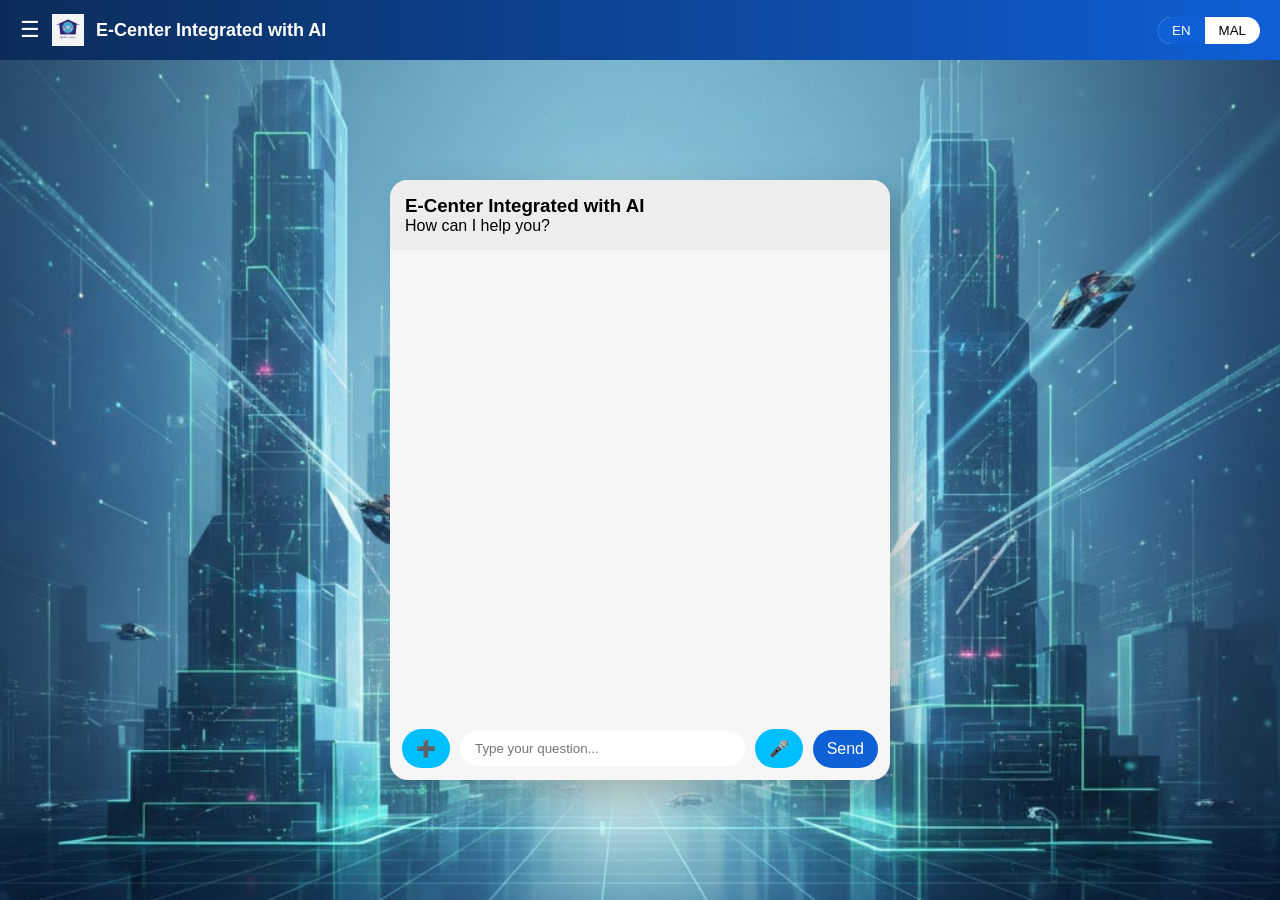
==== frontend/index.html @ b08ad45c "Django Rasa Connection implemneted" ====
<!DOCTYPE html>
<html lang="en">
<head>
    <meta charset="UTF-8">
    <title>E-Center Integrated with AI</title>
    <link rel="stylesheet" href="style.css">
</head>
<body>

<!-- HEADER -->
<header class="header">
    <div class="header-left">
        <button id="toggleBtn" class="toggle-btn">☰</button>
        <img src="logo.jpeg" class="logo" alt="Logo">
        <span class="title">E-Center Integrated with AI</span>
    </div>

    <div class="lang-toggle">
        <button class="lang active" id="enBtn">EN</button>
        <button class="lang" id="malBtn">MAL</button>
    </div>
</header>

<!-- SIDE PANEL (SEARCH HISTORY ONLY) -->
<div class="sidebar" id="sidebar">
    <h3>Search History</h3>
    <ul id="historyList">
        <li>No history yet</li>
    </ul>
</div>

<!-- MAIN CONTENT -->
<div class="main">

    <!-- CHATBOT -->
    <div class="chatbot">
        <div class="chat-header">
            <h3>E-Center Integrated with AI</h3>
            <p>How can I help you?</p>
        </div>

        <div class="chat-body" id="chatBody"></div>

        <div class="chat-input">
            <button id="uploadBtn" title="Upload Document">➕</button>
            <input type="file" id="fileInput" style="display:none;">
            <input type="text" id="userInput" placeholder="Type your question...">
            <button id="micBtn" title="Speak">🎤</button>
            <button id="sendBtn">Send</button>
        </div>
    </div>

</div>

<script src="script.js"></script>
</body>
</html>
---- frontend/style.css ----
* {
    margin: 0;
    padding: 0;
    box-sizing: border-box;
    font-family: Arial, sans-serif;
}

/* HEADER */
.header {
    height: 60px;
    background: linear-gradient(to right, #0b2c59, #0f5fd6);
    display: flex;
    justify-content: space-between;
    align-items: center;
    padding: 0 20px;
    color: white;
}

.header-left {
    display: flex;
    align-items: center;
    gap: 12px;
}

.toggle-btn {
    font-size: 22px;
    background: none;
    border: none;
    color: white;
    cursor: pointer;
}

.logo {
    width: 32px;
    height: 32px;
}

.title {
    font-size: 18px;
    font-weight: bold;
}

/* LANGUAGE TOGGLE */
.lang-toggle {
    display: flex;
    background: white;
    border-radius: 20px;
    overflow: hidden;
}

.lang {
    padding: 6px 14px;
    border: none;
    cursor: pointer;
    background: transparent;
}

.lang.active {
    background: #0f5fd6;
    color: white;
}

/* SIDEBAR */
.sidebar {
    position: fixed;
    top: 60px;
    left: -260px;
    width: 260px;
    height: 100%;
    background: #0b2c59;
    color: white;
    padding: 20px;
    transition: 0.3s ease;
    z-index: 100;
}

.sidebar.open {
    left: 0;
}

.sidebar h3 {
    margin-bottom: 15px;
}

.sidebar ul {
    list-style: none;
}

.sidebar li {
    padding: 8px 0;
    font-size: 14px;
}

/* MAIN BACKGROUND */
.main {
    height: calc(100vh - 60px);
    background: url("bg.jpg") center/cover no-repeat;
    display: flex;
    justify-content: center;
    align-items: center;
}

/* CHATBOT */
.chatbot {
    width: 500px;
    max-width: 95%;
    height: 600px;
    background: #f7f6f6;
    border-radius: 18px;
    box-shadow: 15px 15px 35px rgba(0,0,0,0.25);
    display: flex;
    flex-direction: column;
}

/* CHAT HEADER */
.chat-header {
    padding: 15px;
    background: #ededed;
    border-radius: 18px 18px 0 0;
}

/* CHAT BODY */
.chat-body {
    flex: 1;
    padding: 15px;
    overflow-y: auto;
    display: flex;
    flex-direction: column;
    gap: 10px;
}

/* CHAT BUBBLES */
.message {
    max-width: 70%;
    padding: 10px 15px;
    border-radius: 20px;
    font-size: 14px;
    line-height: 1.4;
    word-wrap: break-word;
}

.message.user {
    background: #0f5fd6;
    color: white;
    align-self: flex-end;
    border-bottom-right-radius: 0;
}

.message.bot {
    background: #e0e0e0;
    color: black;
    align-self: flex-start;
    border-bottom-left-radius: 0;
}

/* CHAT INPUT */
.chat-input {
    display: flex;
    gap: 10px;
    padding: 12px;
    align-items: center;
}

.chat-input input[type="text"] {
    flex: 1;
    padding: 10px 15px;
    border-radius: 20px;
    border: none;
    outline: none;
}

.chat-input button {
    background: #0f5fd6;
    color: white;
    border: none;
    padding: 10px 14px;
    border-radius: 20px;
    cursor: pointer;
    font-size: 16px;
    display: flex;
    align-items: center;
    justify-content: center;
}

.chat-input button#uploadBtn, .chat-input button#micBtn {
    background: #00bfff;
}
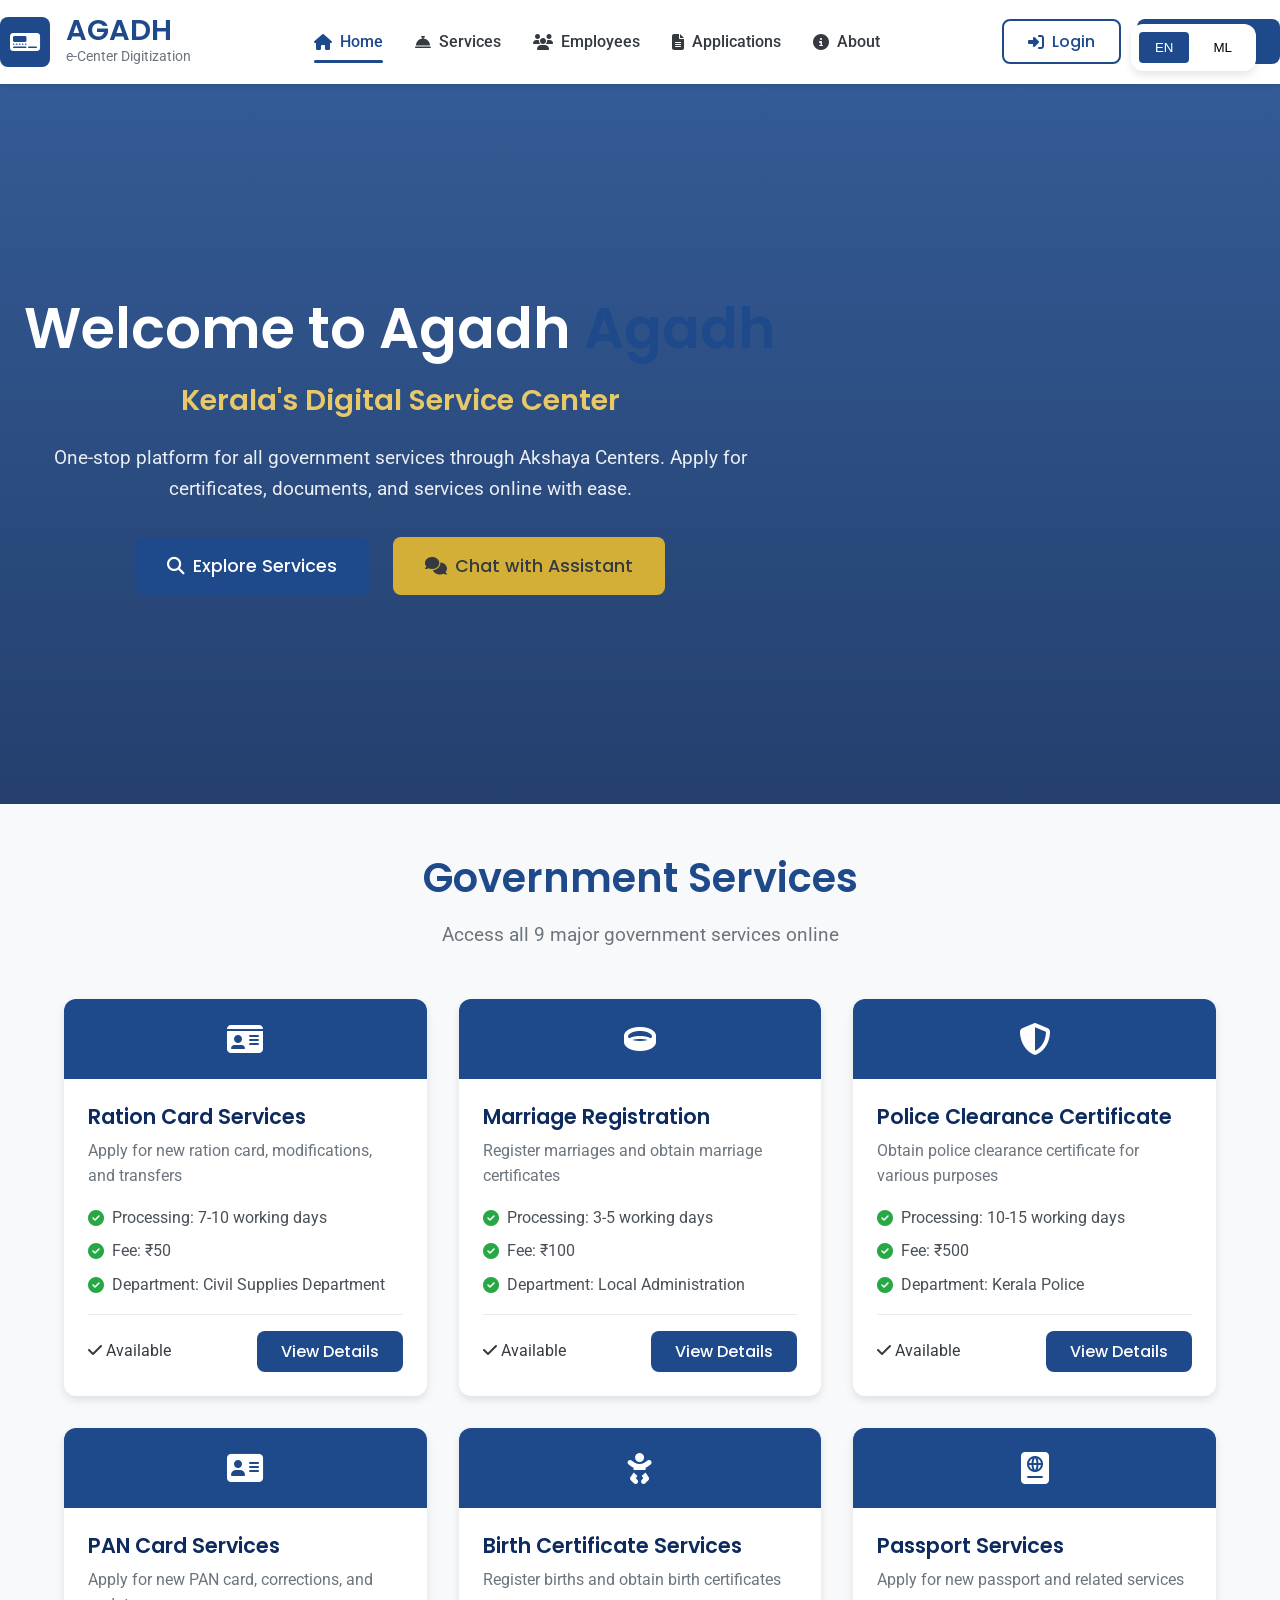
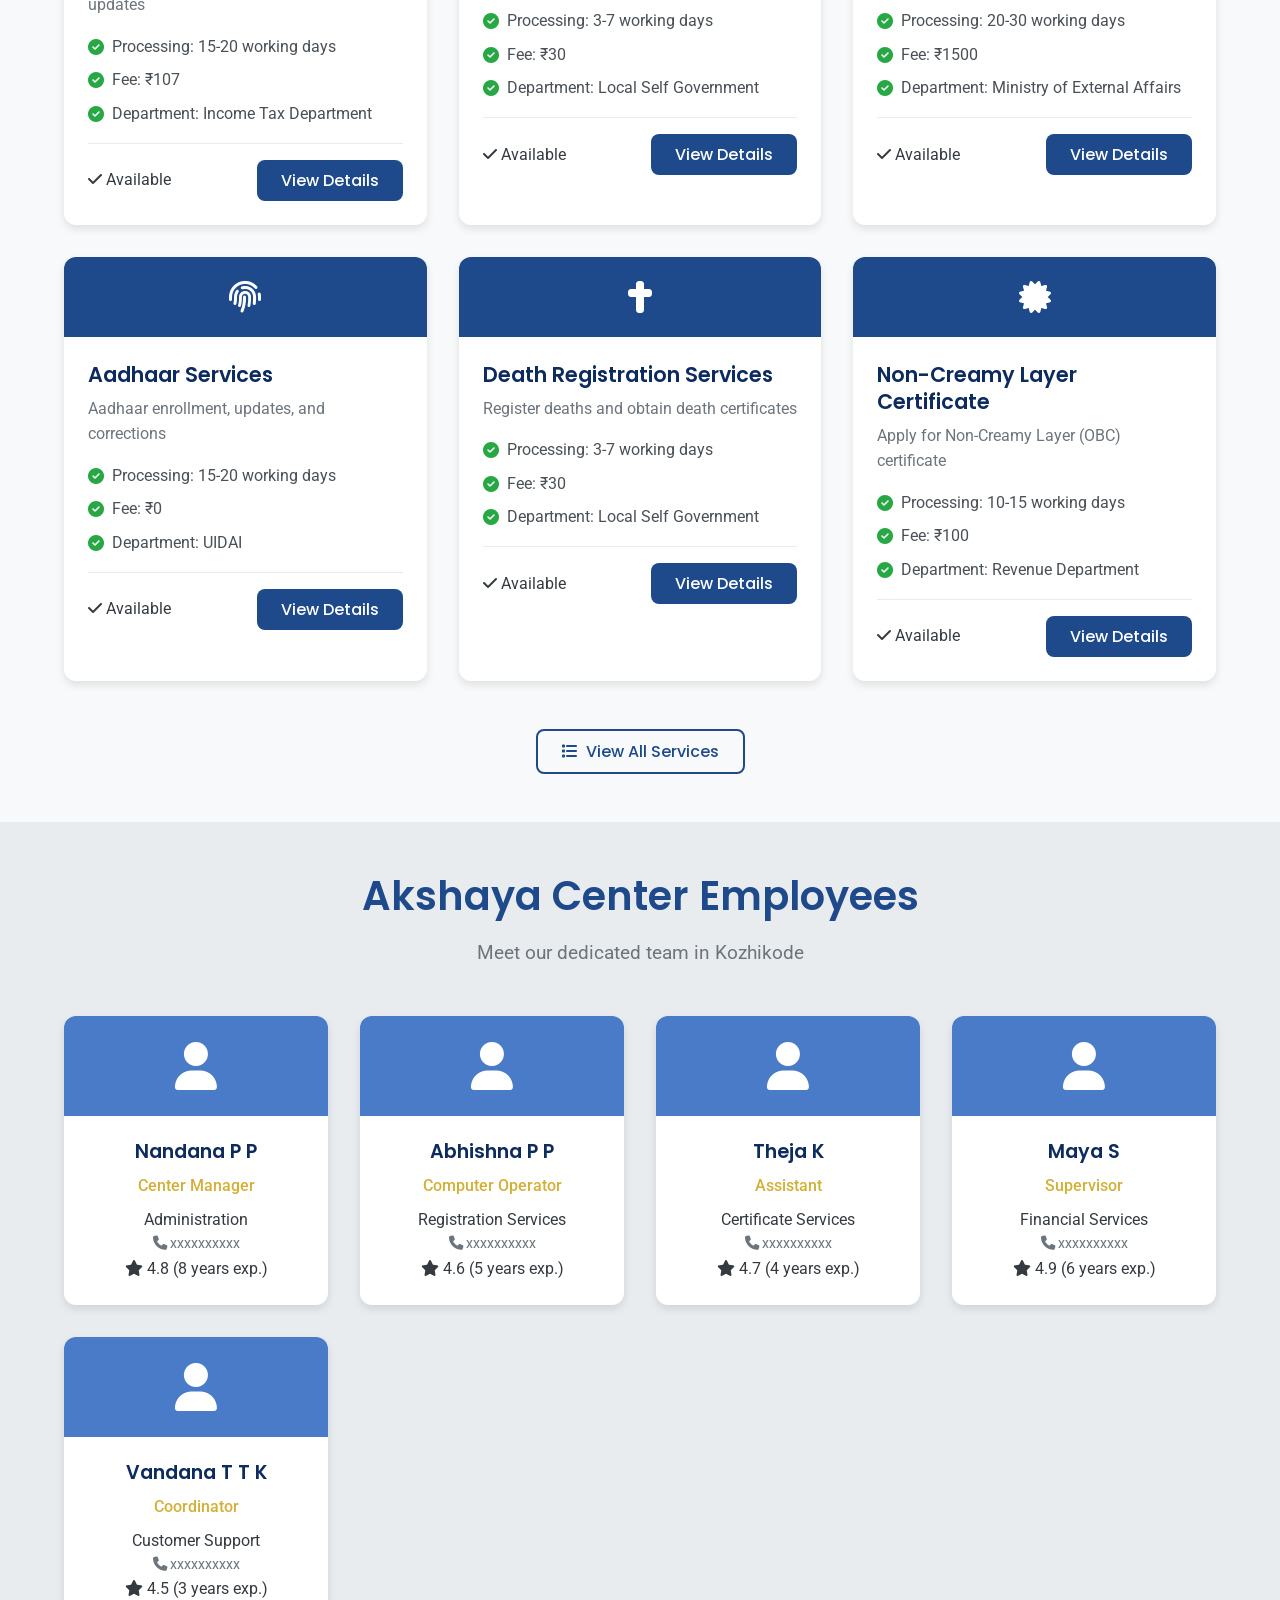
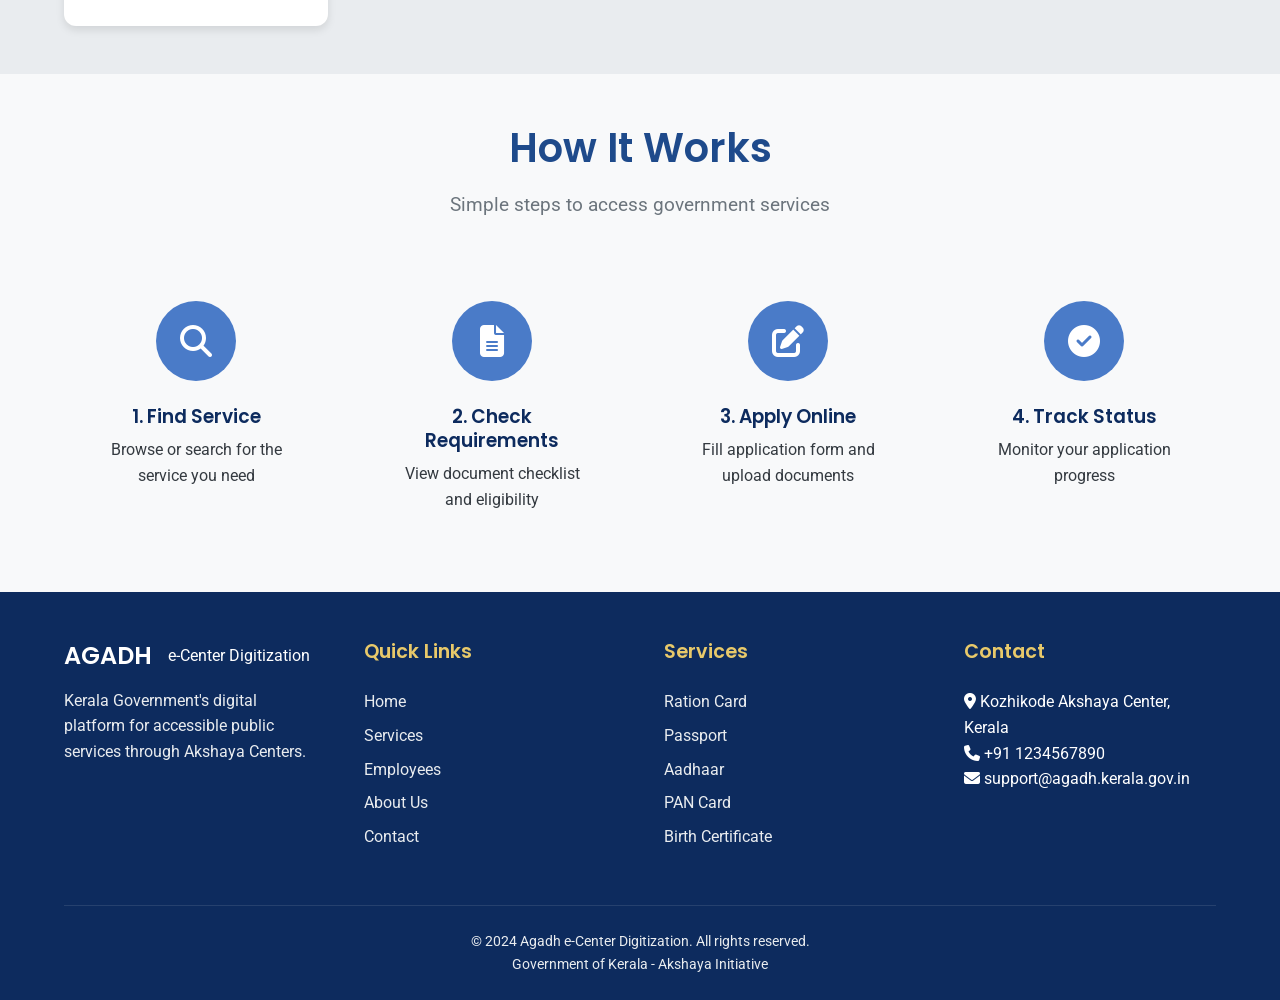
==== commit 990d1f18: "initial commit" ====
--- a/frontend/index.html
+++ b/frontend/index.html
@@ -2,56 +2,330 @@
 <html lang="en">
 <head>
     <meta charset="UTF-8">
-    <title>E-Center Integrated with AI</title>
+    <meta name="viewport" content="width=device-width, initial-scale=1.0">
+    <title>Agadh - e-Center Digitization</title>
     <link rel="stylesheet" href="style.css">
+    <link rel="stylesheet" href="https://cdnjs.cloudflare.com/ajax/libs/font-awesome/6.4.0/css/all.min.css">
+    <link href="https://fonts.googleapis.com/css2?family=Poppins:wght@300;400;500;600;700&family=Roboto:wght@300;400;500&display=swap" rel="stylesheet">
+    <link rel="stylesheet" href="https://cdnjs.cloudflare.com/ajax/libs/font-awesome/6.4.0/css/all.min.css">
 </head>
 <body>
-
-<!-- HEADER -->
-<header class="header">
-    <div class="header-left">
-        <button id="toggleBtn" class="toggle-btn">☰</button>
-        <img src="logo.jpeg" class="logo" alt="Logo">
-        <span class="title">E-Center Integrated with AI</span>
-    </div>
-
-    <div class="lang-toggle">
-        <button class="lang active" id="enBtn">EN</button>
-        <button class="lang" id="malBtn">MAL</button>
-    </div>
-</header>
-
-<!-- SIDE PANEL (SEARCH HISTORY ONLY) -->
-<div class="sidebar" id="sidebar">
-    <h3>Search History</h3>
-    <ul id="historyList">
-        <li>No history yet</li>
-    </ul>
-</div>
-
-<!-- MAIN CONTENT -->
-<div class="main">
-
-    <!-- CHATBOT -->
-    <div class="chatbot">
-        <div class="chat-header">
-            <h3>E-Center Integrated with AI</h3>
-            <p>How can I help you?</p>
-        </div>
-
-        <div class="chat-body" id="chatBody"></div>
-
-        <div class="chat-input">
-            <button id="uploadBtn" title="Upload Document">➕</button>
-            <input type="file" id="fileInput" style="display:none;">
-            <input type="text" id="userInput" placeholder="Type your question...">
-            <button id="micBtn" title="Speak">🎤</button>
-            <button id="sendBtn">Send</button>
-        </div>
-    </div>
-
-</div>
-
-<script src="script.js"></script>
+    <!-- Language Toggle -->
+    <div class="language-toggle">
+        <button class="lang-btn active" data-lang="en">EN</button>
+        <button class="lang-btn" data-lang="ml">ML</button>
+    </div>
+
+    <!-- Header -->
+    <header class="header">
+        <nav class="navbar">
+            <div class="nav-container">
+                <!-- Logo -->
+                <div class="logo">
+                    <div class="logo-icon">
+                        <i class="fas fa-digital-tachograph"></i>
+                    </div>
+                    <div class="logo-text">
+                        <h1 class="logo-title">AGADH</h1>
+                        <p class="logo-subtitle">e-Center Digitization</p>
+                    </div>
+                </div>
+
+                <!-- Navigation Menu -->
+                <ul class="nav-menu">
+                    <li><a href="#home" class="nav-link active"><i class="fas fa-home"></i> Home</a></li>
+                    <li><a href="#services" class="nav-link"><i class="fas fa-concierge-bell"></i> Services</a></li>
+                    <li><a href="#employees" class="nav-link"><i class="fas fa-users"></i> Employees</a></li>
+                    <li><a href="#applications" class="nav-link"><i class="fas fa-file-alt"></i> Applications</a></li>
+                    <li><a href="#about" class="nav-link"><i class="fas fa-info-circle"></i> About</a></li>
+                </ul>
+
+                <!-- User Actions -->
+                <div class="user-actions">
+                    <button class="btn btn-outline" id="loginBtn">
+                        <i class="fas fa-sign-in-alt"></i> Login
+                    </button>
+                    <button class="btn btn-primary" id="registerBtn">
+                        <i class="fas fa-user-plus"></i> Register
+                    </button>
+                </div>
+
+                <!-- Mobile Menu Toggle -->
+                <button class="menu-toggle" id="menuToggle">
+                    <i class="fas fa-bars"></i>
+                </button>
+            </div>
+        </nav>
+    </header>
+
+    <!-- Hero Section -->
+    <section class="hero" id="home">
+        <div class="hero-overlay">
+            <div class="hero-content">
+                <h1 class="hero-title">Welcome to <span class="highlight">Agadh</span></h1>
+                <h2 class="hero-subtitle">Kerala's Digital Service Center</h2>
+                <p class="hero-description">
+                    One-stop platform for all government services through Akshaya Centers. 
+                    Apply for certificates, documents, and services online with ease.
+                </p>
+                <div class="hero-buttons">
+                    <button class="btn btn-primary btn-lg" id="exploreServices">
+                        <i class="fas fa-search"></i> Explore Services
+                    </button>
+                    <button class="btn btn-secondary btn-lg" id="chatNow">
+                        <i class="fas fa-comments"></i> Chat with Assistant
+                    </button>
+                </div>
+            </div>
+        </div>
+    </section>
+
+    <!-- Services Section -->
+    <section class="section" id="services">
+        <div class="container">
+            <div class="section-header">
+                <h2 class="section-title">Government Services</h2>
+                <p class="section-subtitle">Access all 9 major government services online</p>
+            </div>
+
+            <div class="services-grid" id="servicesGrid">
+                <!-- Services will be loaded dynamically -->
+            </div>
+
+            <div class="text-center">
+                <button class="btn btn-outline" id="viewAllServices">
+                    <i class="fas fa-list"></i> View All Services
+                </button>
+            </div>
+        </div>
+    </section>
+
+    <!-- Employees Section -->
+    <section class="section section-alt" id="employees">
+        <div class="container">
+            <div class="section-header">
+                <h2 class="section-title">Akshaya Center Employees</h2>
+                <p class="section-subtitle">Meet our dedicated team in Kozhikode</p>
+            </div>
+
+            <div class="employees-grid" id="employeesGrid">
+                <!-- Employees will be loaded dynamically -->
+            </div>
+        </div>
+    </section>
+
+    <!-- How It Works -->
+    <section class="section" id="howItWorks">
+        <div class="container">
+            <div class="section-header">
+                <h2 class="section-title">How It Works</h2>
+                <p class="section-subtitle">Simple steps to access government services</p>
+            </div>
+
+            <div class="steps">
+                <div class="step">
+                    <div class="step-icon">
+                        <i class="fas fa-search"></i>
+                    </div>
+                    <h3>1. Find Service</h3>
+                    <p>Browse or search for the service you need</p>
+                </div>
+                <div class="step">
+                    <div class="step-icon">
+                        <i class="fas fa-file-alt"></i>
+                    </div>
+                    <h3>2. Check Requirements</h3>
+                    <p>View document checklist and eligibility</p>
+                </div>
+                <div class="step">
+                    <div class="step-icon">
+                        <i class="fas fa-edit"></i>
+                    </div>
+                    <h3>3. Apply Online</h3>
+                    <p>Fill application form and upload documents</p>
+                </div>
+                <div class="step">
+                    <div class="step-icon">
+                        <i class="fas fa-check-circle"></i>
+                    </div>
+                    <h3>4. Track Status</h3>
+                    <p>Monitor your application progress</p>
+                </div>
+            </div>
+        </div>
+    </section>
+
+    <!-- Chatbot Widget -->
+    <div class="chatbot-widget" id="chatbotWidget">
+        <div class="chatbot-header">
+            <div class="chatbot-title">
+                <i class="fas fa-robot"></i>
+                <span>Agadh Assistant</span>
+            </div>
+            <button class="chatbot-close" id="chatbotClose">
+                <i class="fas fa-times"></i>
+            </button>
+        </div>
+        <div class="chatbot-body" id="chatbotBody">
+            <div class="chat-messages" id="chatMessages">
+                <div class="message bot">
+                    <div class="message-content">
+                        Hello! I'm your Agadh assistant. How can I help you with government services today?
+                    </div>
+                    <div class="message-time">Just now</div>
+                </div>
+            </div>
+            <div class="chat-input">
+                <input type="text" id="chatInput" placeholder="Type your question here...">
+                <button id="sendMessage">
+                    <i class="fas fa-paper-plane"></i>
+                </button>
+            </div>
+        </div>
+        <button class="chatbot-toggle" id="chatbotToggle">
+            <i class="fas fa-comments"></i>
+        </button>
+    </div>
+
+    <!-- Footer -->
+    <footer class="footer">
+        <div class="container">
+            <div class="footer-content">
+                <div class="footer-section">
+                    <div class="logo">
+                        <h2>AGADH</h2>
+                        <p>e-Center Digitization</p>
+                    </div>
+                    <p class="footer-description">
+                        Kerala Government's digital platform for accessible public services through Akshaya Centers.
+                    </p>
+                </div>
+                <div class="footer-section">
+                    <h3>Quick Links</h3>
+                    <ul class="footer-links">
+                        <li><a href="#home">Home</a></li>
+                        <li><a href="#services">Services</a></li>
+                        <li><a href="#employees">Employees</a></li>
+                        <li><a href="#about">About Us</a></li>
+                        <li><a href="#contact">Contact</a></li>
+                    </ul>
+                </div>
+                <div class="footer-section">
+                    <h3>Services</h3>
+                    <ul class="footer-links">
+                        <li><a href="#ration">Ration Card</a></li>
+                        <li><a href="#passport">Passport</a></li>
+                        <li><a href="#aadhaar">Aadhaar</a></li>
+                        <li><a href="#pan">PAN Card</a></li>
+                        <li><a href="#birth">Birth Certificate</a></li>
+                    </ul>
+                </div>
+                <div class="footer-section">
+                    <h3>Contact</h3>
+                    <p><i class="fas fa-map-marker-alt"></i> Kozhikode Akshaya Center, Kerala</p>
+                    <p><i class="fas fa-phone"></i> +91 1234567890</p>
+                    <p><i class="fas fa-envelope"></i> support@agadh.kerala.gov.in</p>
+                </div>
+            </div>
+            <div class="footer-bottom">
+                <p>&copy; 2024 Agadh e-Center Digitization. All rights reserved.</p>
+                <p>Government of Kerala - Akshaya Initiative</p>
+            </div>
+        </div>
+    </footer>
+
+    <!-- Login Modal -->
+    <div class="modal" id="loginModal">
+        <div class="modal-content">
+            <div class="modal-header">
+                <h3>Login to Agadh</h3>
+                <button class="modal-close">&times;</button>
+            </div>
+            <div class="modal-body">
+                <form id="loginForm">
+                    <div class="form-group">
+                        <label for="loginUsername">Username</label>
+                        <input type="text" id="loginUsername" required>
+                    </div>
+                    <div class="form-group">
+                        <label for="loginPassword">Password</label>
+                        <input type="password" id="loginPassword" required>
+                    </div>
+                    <button type="submit" class="btn btn-primary btn-block">Login</button>
+                </form>
+                <p class="text-center">Don't have an account? <a href="#" id="switchToRegister">Register</a></p>
+            </div>
+        </div>
+    </div>
+
+    <!-- Register Modal -->
+    <div class="modal" id="registerModal">
+        <div class="modal-content">
+            <div class="modal-header">
+                <h3>Register for Agadh</h3>
+                <button class="modal-close">&times;</button>
+            </div>
+            <div class="modal-body">
+                <form id="registerForm">
+                    <div class="form-row">
+                        <div class="form-group">
+                            <label for="registerFirstName">First Name</label>
+                            <input type="text" id="registerFirstName" required>
+                        </div>
+                        <div class="form-group">
+                            <label for="registerLastName">Last Name</label>
+                            <input type="text" id="registerLastName" required>
+                        </div>
+                    </div>
+                    <div class="form-group">
+                        <label for="registerUsername">Username</label>
+                        <input type="text" id="registerUsername" required>
+                    </div>
+                    <div class="form-group">
+                        <label for="registerEmail">Email</label>
+                        <input type="email" id="registerEmail" required>
+                    </div>
+                    <div class="form-group">
+                        <label for="registerPhone">Phone Number</label>
+                        <input type="tel" id="registerPhone" required>
+                    </div>
+                    <div class="form-row">
+                        <div class="form-group">
+                            <label for="registerPassword">Password</label>
+                            <input type="password" id="registerPassword" required>
+                        </div>
+                        <div class="form-group">
+                            <label for="registerConfirmPassword">Confirm Password</label>
+                            <input type="password" id="registerConfirmPassword" required>
+                        </div>
+                    </div>
+                    <div class="form-group">
+                        <label for="registerLanguage">Preferred Language</label>
+                        <select id="registerLanguage">
+                            <option value="en">English</option>
+                            <option value="ml">Malayalam</option>
+                        </select>
+                    </div>
+                    <button type="submit" class="btn btn-primary btn-block">Register</button>
+                </form>
+                <p class="text-center">Already have an account? <a href="#" id="switchToLogin">Login</a></p>
+            </div>
+        </div>
+    </div>
+
+    <!-- Service Details Modal -->
+    <div class="modal" id="serviceModal">
+        <div class="modal-content">
+            <div class="modal-header">
+                <h3 id="serviceModalTitle"></h3>
+                <button class="modal-close">&times;</button>
+            </div>
+            <div class="modal-body" id="serviceModalBody">
+                <!-- Service details will be loaded here -->
+            </div>
+        </div>
+    </div>
+
+    <script src="script.js"></script>
 </body>
-</html>
+</html>
--- a/frontend/style.css
+++ b/frontend/style.css
@@ -1,187 +1,851 @@
+/* CSS Variables for Kerala Government Theme */
+:root {
+    /* Official Kerala Government Colors */
+    --primary-color: #1e4a8b;
+    --primary-dark: #0d2b5e;
+    --primary-light: #4a7bc8;
+    --secondary-color: #d4af37;
+    --secondary-dark: #b8941f;
+    --secondary-light: #e8c96a;
+    
+    /* Supporting Colors */
+    --success-color: #28a745;
+    --warning-color: #ffc107;
+    --danger-color: #dc3545;
+    --info-color: #17a2b8;
+    
+    /* Neutral Colors */
+    --light-color: #f8f9fa;
+    --dark-color: #343a40;
+    --gray-color: #6c757d;
+    --gray-light: #e9ecef;
+    --gray-dark: #495057;
+    
+    /* Typography */
+    --font-primary: 'Poppins', sans-serif;
+    --font-secondary: 'Roboto', sans-serif;
+    
+    /* Spacing */
+    --spacing-xs: 0.5rem;
+    --spacing-sm: 1rem;
+    --spacing-md: 1.5rem;
+    --spacing-lg: 2rem;
+    --spacing-xl: 3rem;
+    
+    /* Border Radius */
+    --border-radius-sm: 4px;
+    --border-radius-md: 8px;
+    --border-radius-lg: 12px;
+    --border-radius-xl: 20px;
+    
+    /* Shadows */
+    --shadow-sm: 0 2px 4px rgba(0,0,0,0.1);
+    --shadow-md: 0 4px 8px rgba(0,0,0,0.1);
+    --shadow-lg: 0 8px 16px rgba(0,0,0,0.1);
+    --shadow-xl: 0 12px 24px rgba(0,0,0,0.1);
+}
+
+/* Reset & Base Styles */
 * {
     margin: 0;
     padding: 0;
     box-sizing: border-box;
-    font-family: Arial, sans-serif;
-}
-
-/* HEADER */
+}
+
+html {
+    scroll-behavior: smooth;
+}
+
+body {
+    font-family: var(--font-secondary);
+    color: var(--dark-color);
+    background-color: var(--light-color);
+    line-height: 1.6;
+}
+
+.container {
+    max-width: 1200px;
+    margin: 0 auto;
+    padding: 0 var(--spacing-md);
+}
+
+/* Typography */
+h1, h2, h3, h4, h5, h6 {
+    font-family: var(--font-primary);
+    font-weight: 600;
+    line-height: 1.3;
+}
+
+.highlight {
+    color: var(--primary-color);
+}
+
+/* Buttons */
+.btn {
+    display: inline-flex;
+    align-items: center;
+    justify-content: center;
+    gap: var(--spacing-xs);
+    padding: var(--spacing-xs) var(--spacing-md);
+    border: none;
+    border-radius: var(--border-radius-md);
+    font-family: var(--font-primary);
+    font-weight: 500;
+    font-size: 1rem;
+    cursor: pointer;
+    transition: all 0.3s ease;
+    text-decoration: none;
+}
+
+.btn-primary {
+    background-color: var(--primary-color);
+    color: white;
+}
+
+.btn-primary:hover {
+    background-color: var(--primary-dark);
+    transform: translateY(-2px);
+    box-shadow: var(--shadow-md);
+}
+
+.btn-secondary {
+    background-color: var(--secondary-color);
+    color: var(--dark-color);
+}
+
+.btn-secondary:hover {
+    background-color: var(--secondary-dark);
+    transform: translateY(-2px);
+    box-shadow: var(--shadow-md);
+}
+
+.btn-outline {
+    background-color: transparent;
+    color: var(--primary-color);
+    border: 2px solid var(--primary-color);
+}
+
+.btn-outline:hover {
+    background-color: var(--primary-color);
+    color: white;
+}
+
+.btn-lg {
+    padding: var(--spacing-sm) var(--spacing-lg);
+    font-size: 1.1rem;
+}
+
+.btn-block {
+    width: 100%;
+}
+
+/* Language Toggle */
+.language-toggle {
+    position: fixed;
+    top: var(--spacing-md);
+    right: var(--spacing-md);
+    z-index: 1000;
+    display: flex;
+    gap: var(--spacing-xs);
+    background: white;
+    border-radius: var(--border-radius-lg);
+    padding: var(--spacing-xs);
+    box-shadow: var(--shadow-md);
+}
+
+.lang-btn {
+    padding: var(--spacing-xs) var(--spacing-sm);
+    border: none;
+    background: none;
+    cursor: pointer;
+    border-radius: var(--border-radius-sm);
+    font-weight: 500;
+    transition: all 0.3s ease;
+}
+
+.lang-btn.active {
+    background-color: var(--primary-color);
+    color: white;
+}
+
+/* Header & Navigation */
 .header {
-    height: 60px;
-    background: linear-gradient(to right, #0b2c59, #0f5fd6);
-    display: flex;
+    background-color: white;
+    box-shadow: var(--shadow-sm);
+    position: sticky;
+    top: 0;
+    z-index: 999;
+}
+
+.navbar {
+    padding: var(--spacing-sm) 0;
+}
+
+.nav-container {
+    display: flex;
+    align-items: center;
     justify-content: space-between;
-    align-items: center;
-    padding: 0 20px;
-    color: white;
-}
-
-.header-left {
-    display: flex;
-    align-items: center;
-    gap: 12px;
-}
-
-.toggle-btn {
-    font-size: 22px;
+}
+
+.logo {
+    display: flex;
+    align-items: center;
+    gap: var(--spacing-sm);
+}
+
+.logo-icon {
+    background-color: var(--primary-color);
+    color: white;
+    width: 50px;
+    height: 50px;
+    border-radius: var(--border-radius-md);
+    display: flex;
+    align-items: center;
+    justify-content: center;
+    font-size: 1.5rem;
+}
+
+.logo-text {
+    display: flex;
+    flex-direction: column;
+}
+
+.logo-title {
+    font-size: 1.8rem;
+    color: var(--primary-color);
+    margin: 0;
+    line-height: 1;
+}
+
+.logo-subtitle {
+    font-size: 0.9rem;
+    color: var(--gray-color);
+    margin: 0;
+}
+
+.nav-menu {
+    display: flex;
+    list-style: none;
+    gap: var(--spacing-lg);
+}
+
+.nav-link {
+    text-decoration: none;
+    color: var(--dark-color);
+    font-weight: 500;
+    display: flex;
+    align-items: center;
+    gap: var(--spacing-xs);
+    padding: var(--spacing-xs) 0;
+    position: relative;
+    transition: color 0.3s ease;
+}
+
+.nav-link:hover,
+.nav-link.active {
+    color: var(--primary-color);
+}
+
+.nav-link.active::after {
+    content: '';
+    position: absolute;
+    bottom: 0;
+    left: 0;
+    width: 100%;
+    height: 3px;
+    background-color: var(--primary-color);
+    border-radius: var(--border-radius-sm);
+}
+
+.user-actions {
+    display: flex;
+    gap: var(--spacing-sm);
+}
+
+.menu-toggle {
+    display: none;
     background: none;
     border: none;
-    color: white;
+    font-size: 1.5rem;
+    color: var(--dark-color);
     cursor: pointer;
 }
 
-.logo {
-    width: 32px;
-    height: 32px;
-}
-
-.title {
-    font-size: 18px;
-    font-weight: bold;
-}
-
-/* LANGUAGE TOGGLE */
-.lang-toggle {
-    display: flex;
+/* Hero Section */
+.hero {
+    background: linear-gradient(rgba(30, 74, 139, 0.9), rgba(13, 43, 94, 0.9)),
+                url('https://images.unsplash.com/photo-1619855515064-d10bc7bb5f26?ixlib=rb-4.0.3&auto=format&fit=crop&w=1950&q=80');
+    background-size: cover;
+    background-position: center;
+    color: white;
+    min-height: 80vh;
+    display: flex;
+    align-items: center;
+}
+
+.hero-content {
+    max-width: 800px;
+    margin: 0 auto;
+    text-align: center;
+    padding: var(--spacing-xl) var(--spacing-md);
+}
+
+.hero-title {
+    font-size: 3.5rem;
+    margin-bottom: var(--spacing-sm);
+}
+
+.hero-subtitle {
+    font-size: 1.8rem;
+    margin-bottom: var(--spacing-md);
+    color: var(--secondary-light);
+}
+
+.hero-description {
+    font-size: 1.2rem;
+    margin-bottom: var(--spacing-lg);
+    opacity: 0.9;
+}
+
+.hero-buttons {
+    display: flex;
+    gap: var(--spacing-md);
+    justify-content: center;
+    flex-wrap: wrap;
+}
+
+/* Sections */
+.section {
+    padding: var(--spacing-xl) 0;
+}
+
+.section-alt {
+    background-color: var(--gray-light);
+}
+
+.section-header {
+    text-align: center;
+    margin-bottom: var(--spacing-xl);
+}
+
+.section-title {
+    font-size: 2.5rem;
+    color: var(--primary-color);
+    margin-bottom: var(--spacing-sm);
+}
+
+.section-subtitle {
+    font-size: 1.2rem;
+    color: var(--gray-color);
+    max-width: 600px;
+    margin: 0 auto;
+}
+
+/* Services Grid */
+.services-grid {
+    display: grid;
+    grid-template-columns: repeat(auto-fit, minmax(300px, 1fr));
+    gap: var(--spacing-lg);
+    margin-bottom: var(--spacing-xl);
+}
+
+.service-card {
     background: white;
-    border-radius: 20px;
+    border-radius: var(--border-radius-lg);
     overflow: hidden;
-}
-
-.lang {
-    padding: 6px 14px;
+    box-shadow: var(--shadow-md);
+    transition: transform 0.3s ease, box-shadow 0.3s ease;
+    cursor: pointer;
+}
+
+.service-card:hover {
+    transform: translateY(-5px);
+    box-shadow: var(--shadow-lg);
+}
+
+.service-icon {
+    background-color: var(--primary-color);
+    color: white;
+    height: 80px;
+    display: flex;
+    align-items: center;
+    justify-content: center;
+    font-size: 2rem;
+}
+
+.service-content {
+    padding: var(--spacing-md);
+}
+
+.service-title {
+    font-size: 1.3rem;
+    margin-bottom: var(--spacing-xs);
+    color: var(--primary-dark);
+}
+
+.service-description {
+    color: var(--gray-color);
+    margin-bottom: var(--spacing-sm);
+}
+
+.service-features {
+    list-style: none;
+    margin-bottom: var(--spacing-sm);
+}
+
+.service-features li {
+    display: flex;
+    align-items: center;
+    gap: var(--spacing-xs);
+    margin-bottom: var(--spacing-xs);
+    color: var(--gray-dark);
+}
+
+.service-features i {
+    color: var(--success-color);
+}
+
+.service-footer {
+    display: flex;
+    justify-content: space-between;
+    align-items: center;
+    padding-top: var(--spacing-sm);
+    border-top: 1px solid var(--gray-light);
+}
+
+/* Employees Grid */
+.employees-grid {
+    display: grid;
+    grid-template-columns: repeat(auto-fit, minmax(250px, 1fr));
+    gap: var(--spacing-lg);
+}
+
+.employee-card {
+    background: white;
+    border-radius: var(--border-radius-lg);
+    overflow: hidden;
+    box-shadow: var(--shadow-md);
+    text-align: center;
+}
+
+.employee-avatar {
+    background-color: var(--primary-light);
+    height: 100px;
+    display: flex;
+    align-items: center;
+    justify-content: center;
+    font-size: 3rem;
+    color: white;
+}
+
+.employee-info {
+    padding: var(--spacing-md);
+}
+
+.employee-name {
+    font-size: 1.2rem;
+    margin-bottom: var(--spacing-xs);
+    color: var(--primary-dark);
+}
+
+.employee-role {
+    color: var(--secondary-color);
+    font-weight: 500;
+    margin-bottom: var(--spacing-xs);
+}
+
+.employee-contact {
+    color: var(--gray-color);
+    font-size: 0.9rem;
+}
+
+/* How It Works Steps */
+.steps {
+    display: grid;
+    grid-template-columns: repeat(auto-fit, minmax(200px, 1fr));
+    gap: var(--spacing-lg);
+    text-align: center;
+}
+
+.step {
+    padding: var(--spacing-lg);
+}
+
+.step-icon {
+    width: 80px;
+    height: 80px;
+    background-color: var(--primary-light);
+    color: white;
+    border-radius: 50%;
+    display: flex;
+    align-items: center;
+    justify-content: center;
+    font-size: 2rem;
+    margin: 0 auto var(--spacing-md);
+}
+
+.step h3 {
+    margin-bottom: var(--spacing-xs);
+    color: var(--primary-dark);
+}
+
+/* Chatbot Widget */
+.chatbot-widget {
+    position: fixed;
+    bottom: var(--spacing-lg);
+    right: var(--spacing-lg);
+    width: 350px;
+    height: 500px;
+    background: white;
+    border-radius: var(--border-radius-lg);
+    box-shadow: var(--shadow-xl);
+    display: flex;
+    flex-direction: column;
+    z-index: 1000;
+    transform: translateY(100%);
+    opacity: 0;
+    transition: transform 0.3s ease, opacity 0.3s ease;
+}
+
+.chatbot-widget.open {
+    transform: translateY(0);
+    opacity: 1;
+}
+
+.chatbot-header {
+    background-color: var(--primary-color);
+    color: white;
+    padding: var(--spacing-md);
+    border-radius: var(--border-radius-lg) var(--border-radius-lg) 0 0;
+    display: flex;
+    justify-content: space-between;
+    align-items: center;
+}
+
+.chatbot-title {
+    display: flex;
+    align-items: center;
+    gap: var(--spacing-sm);
+    font-weight: 500;
+}
+
+.chatbot-close {
+    background: none;
     border: none;
+    color: white;
     cursor: pointer;
-    background: transparent;
-}
-
-.lang.active {
-    background: #0f5fd6;
-    color: white;
-}
-
-/* SIDEBAR */
-.sidebar {
+    font-size: 1.2rem;
+}
+
+.chatbot-body {
+    flex: 1;
+    display: flex;
+    flex-direction: column;
+    padding: var(--spacing-md);
+}
+
+.chat-messages {
+    flex: 1;
+    overflow-y: auto;
+    margin-bottom: var(--spacing-md);
+}
+
+.message {
+    margin-bottom: var(--spacing-md);
+    max-width: 80%;
+}
+
+.message.bot {
+    align-self: flex-start;
+}
+
+.message.user {
+    align-self: flex-end;
+    margin-left: auto;
+}
+
+.message-content {
+    padding: var(--spacing-sm);
+    border-radius: var(--border-radius-md);
+    background-color: var(--gray-light);
+}
+
+.message.bot .message-content {
+    background-color: var(--primary-light);
+    color: white;
+}
+
+.message.user .message-content {
+    background-color: var(--secondary-light);
+}
+
+.message-time {
+    font-size: 0.8rem;
+    color: var(--gray-color);
+    margin-top: var(--spacing-xs);
+}
+
+.chat-input {
+    display: flex;
+    gap: var(--spacing-sm);
+}
+
+.chat-input input {
+    flex: 1;
+    padding: var(--spacing-sm);
+    border: 1px solid var(--gray-light);
+    border-radius: var(--border-radius-md);
+    font-family: var(--font-secondary);
+}
+
+.chat-input button {
+    background-color: var(--primary-color);
+    color: white;
+    border: none;
+    border-radius: var(--border-radius-md);
+    width: 40px;
+    cursor: pointer;
+}
+
+.chatbot-toggle {
     position: fixed;
-    top: 60px;
-    left: -260px;
-    width: 260px;
+    bottom: var(--spacing-lg);
+    right: var(--spacing-lg);
+    width: 60px;
+    height: 60px;
+    background-color: var(--primary-color);
+    color: white;
+    border: none;
+    border-radius: 50%;
+    font-size: 1.5rem;
+    cursor: pointer;
+    box-shadow: var(--shadow-lg);
+    z-index: 999;
+}
+
+/* Footer */
+.footer {
+    background-color: var(--primary-dark);
+    color: white;
+    padding: var(--spacing-xl) 0 var(--spacing-md);
+}
+
+.footer-content {
+    display: grid;
+    grid-template-columns: repeat(auto-fit, minmax(250px, 1fr));
+    gap: var(--spacing-xl);
+    margin-bottom: var(--spacing-xl);
+}
+
+.footer-section h3 {
+    color: var(--secondary-light);
+    margin-bottom: var(--spacing-md);
+    font-size: 1.2rem;
+}
+
+.footer-links {
+    list-style: none;
+}
+
+.footer-links li {
+    margin-bottom: var(--spacing-xs);
+}
+
+.footer-links a {
+    color: var(--gray-light);
+    text-decoration: none;
+    transition: color 0.3s ease;
+}
+
+.footer-links a:hover {
+    color: var(--secondary-light);
+}
+
+.footer-description {
+    color: var(--gray-light);
+    margin-top: var(--spacing-sm);
+}
+
+.footer-bottom {
+    text-align: center;
+    padding-top: var(--spacing-md);
+    border-top: 1px solid rgba(255, 255, 255, 0.1);
+    color: var(--gray-light);
+    font-size: 0.9rem;
+}
+
+/* Modals */
+.modal {
+    position: fixed;
+    top: 0;
+    left: 0;
+    width: 100%;
     height: 100%;
-    background: #0b2c59;
-    color: white;
-    padding: 20px;
-    transition: 0.3s ease;
-    z-index: 100;
-}
-
-.sidebar.open {
-    left: 0;
-}
-
-.sidebar h3 {
-    margin-bottom: 15px;
-}
-
-.sidebar ul {
-    list-style: none;
-}
-
-.sidebar li {
-    padding: 8px 0;
-    font-size: 14px;
-}
-
-/* MAIN BACKGROUND */
-.main {
-    height: calc(100vh - 60px);
-    background: url("bg.jpg") center/cover no-repeat;
-    display: flex;
+    background-color: rgba(0, 0, 0, 0.5);
+    display: none;
+    align-items: center;
     justify-content: center;
-    align-items: center;
-}
-
-/* CHATBOT */
-.chatbot {
-    width: 500px;
-    max-width: 95%;
-    height: 600px;
-    background: #f7f6f6;
-    border-radius: 18px;
-    box-shadow: 15px 15px 35px rgba(0,0,0,0.25);
-    display: flex;
-    flex-direction: column;
-}
-
-/* CHAT HEADER */
-.chat-header {
-    padding: 15px;
-    background: #ededed;
-    border-radius: 18px 18px 0 0;
-}
-
-/* CHAT BODY */
-.chat-body {
-    flex: 1;
-    padding: 15px;
+    z-index: 1100;
+}
+
+.modal.active {
+    display: flex;
+}
+
+.modal-content {
+    background: white;
+    border-radius: var(--border-radius-lg);
+    width: 90%;
+    max-width: 500px;
+    max-height: 90vh;
     overflow-y: auto;
-    display: flex;
-    flex-direction: column;
-    gap: 10px;
-}
-
-/* CHAT BUBBLES */
-.message {
-    max-width: 70%;
-    padding: 10px 15px;
-    border-radius: 20px;
-    font-size: 14px;
-    line-height: 1.4;
-    word-wrap: break-word;
-}
-
-.message.user {
-    background: #0f5fd6;
-    color: white;
-    align-self: flex-end;
-    border-bottom-right-radius: 0;
-}
-
-.message.bot {
-    background: #e0e0e0;
-    color: black;
-    align-self: flex-start;
-    border-bottom-left-radius: 0;
-}
-
-/* CHAT INPUT */
-.chat-input {
-    display: flex;
-    gap: 10px;
-    padding: 12px;
-    align-items: center;
-}
-
-.chat-input input[type="text"] {
-    flex: 1;
-    padding: 10px 15px;
-    border-radius: 20px;
+    animation: modalSlideIn 0.3s ease;
+}
+
+@keyframes modalSlideIn {
+    from {
+        transform: translateY(-50px);
+        opacity: 0;
+    }
+    to {
+        transform: translateY(0);
+        opacity: 1;
+    }
+}
+
+.modal-header {
+    padding: var(--spacing-md);
+    border-bottom: 1px solid var(--gray-light);
+    display: flex;
+    justify-content: space-between;
+    align-items: center;
+}
+
+.modal-header h3 {
+    margin: 0;
+    color: var(--primary-color);
+}
+
+.modal-close {
+    background: none;
     border: none;
+    font-size: 1.5rem;
+    cursor: pointer;
+    color: var(--gray-color);
+}
+
+.modal-body {
+    padding: var(--spacing-md);
+}
+
+/* Forms */
+.form-group {
+    margin-bottom: var(--spacing-md);
+}
+
+.form-group label {
+    display: block;
+    margin-bottom: var(--spacing-xs);
+    font-weight: 500;
+    color: var(--dark-color);
+}
+
+.form-group input,
+.form-group select,
+.form-group textarea {
+    width: 100%;
+    padding: var(--spacing-sm);
+    border: 1px solid var(--gray-light);
+    border-radius: var(--border-radius-md);
+    font-family: var(--font-secondary);
+    font-size: 1rem;
+    transition: border-color 0.3s ease;
+}
+
+.form-group input:focus,
+.form-group select:focus,
+.form-group textarea:focus {
     outline: none;
-}
-
-.chat-input button {
-    background: #0f5fd6;
-    color: white;
-    border: none;
-    padding: 10px 14px;
-    border-radius: 20px;
-    cursor: pointer;
-    font-size: 16px;
-    display: flex;
-    align-items: center;
-    justify-content: center;
-}
-
-.chat-input button#uploadBtn, .chat-input button#micBtn {
-    background: #00bfff;
-}
+    border-color: var(--primary-color);
+}
+
+.form-row {
+    display: grid;
+    grid-template-columns: 1fr 1fr;
+    gap: var(--spacing-md);
+}
+
+.text-center {
+    text-align: center;
+}
+
+/* Responsive Design */
+@media (max-width: 768px) {
+    .nav-menu {
+        display: none;
+        position: absolute;
+        top: 100%;
+        left: 0;
+        width: 100%;
+        background: white;
+        flex-direction: column;
+        padding: var(--spacing-md);
+        box-shadow: var(--shadow-md);
+    }
+    
+    .nav-menu.active {
+        display: flex;
+    }
+    
+    .menu-toggle {
+        display: block;
+    }
+    
+    .user-actions {
+        display: none;
+    }
+    
+    .hero-title {
+        font-size: 2.5rem;
+    }
+    
+    .hero-subtitle {
+        font-size: 1.5rem;
+    }
+    
+    .hero-buttons {
+        flex-direction: column;
+        align-items: center;
+    }
+    
+    .form-row {
+        grid-template-columns: 1fr;
+    }
+    
+    .chatbot-widget {
+        width: 100%;
+        height: 100%;
+        bottom: 0;
+        right: 0;
+        border-radius: 0;
+    }
+    
+    .chatbot-toggle {
+        bottom: var(--spacing-md);
+        right: var(--spacing-md);
+    }
+}
+
+@media (max-width: 480px) {
+    .container {
+        padding: 0 var(--spacing-sm);
+    }
+    
+    .section-title {
+        font-size: 2rem;
+    }
+    
+    .steps {
+        grid-template-columns: 1fr;
+    }
+}
